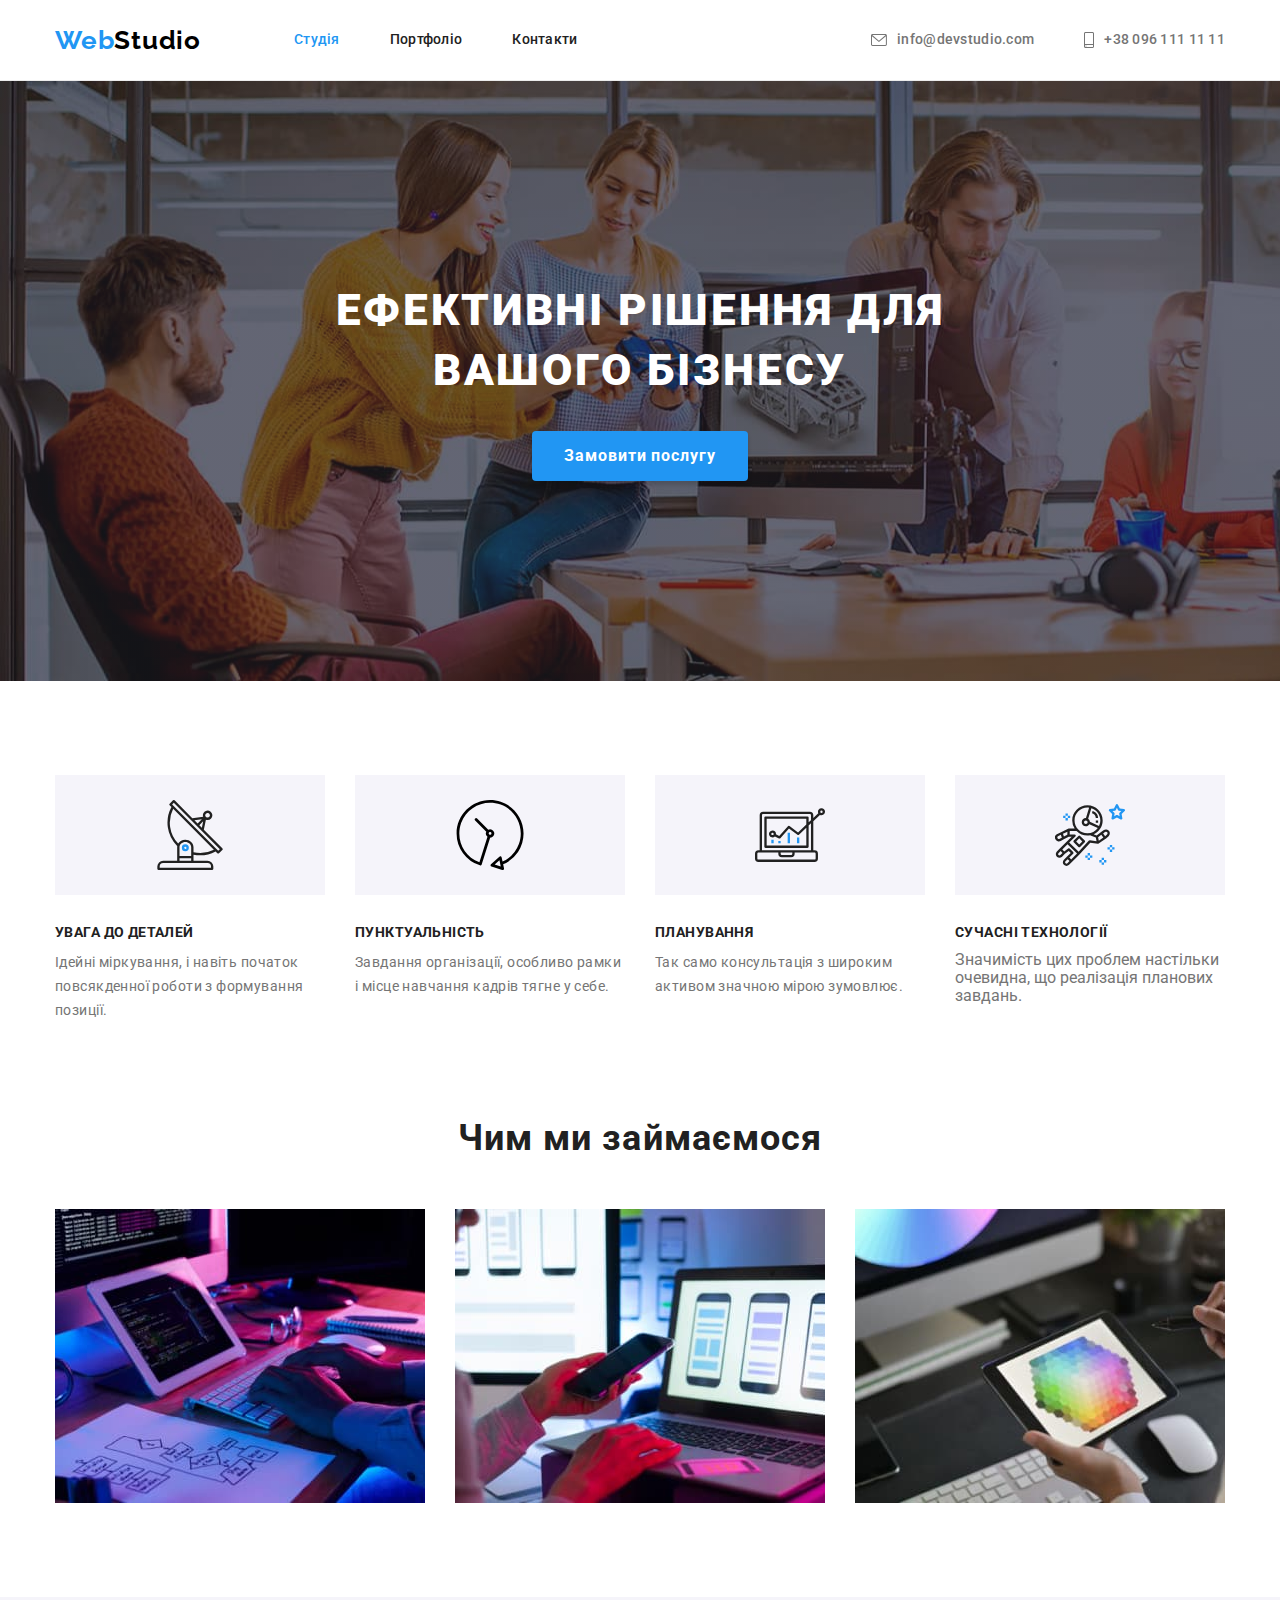
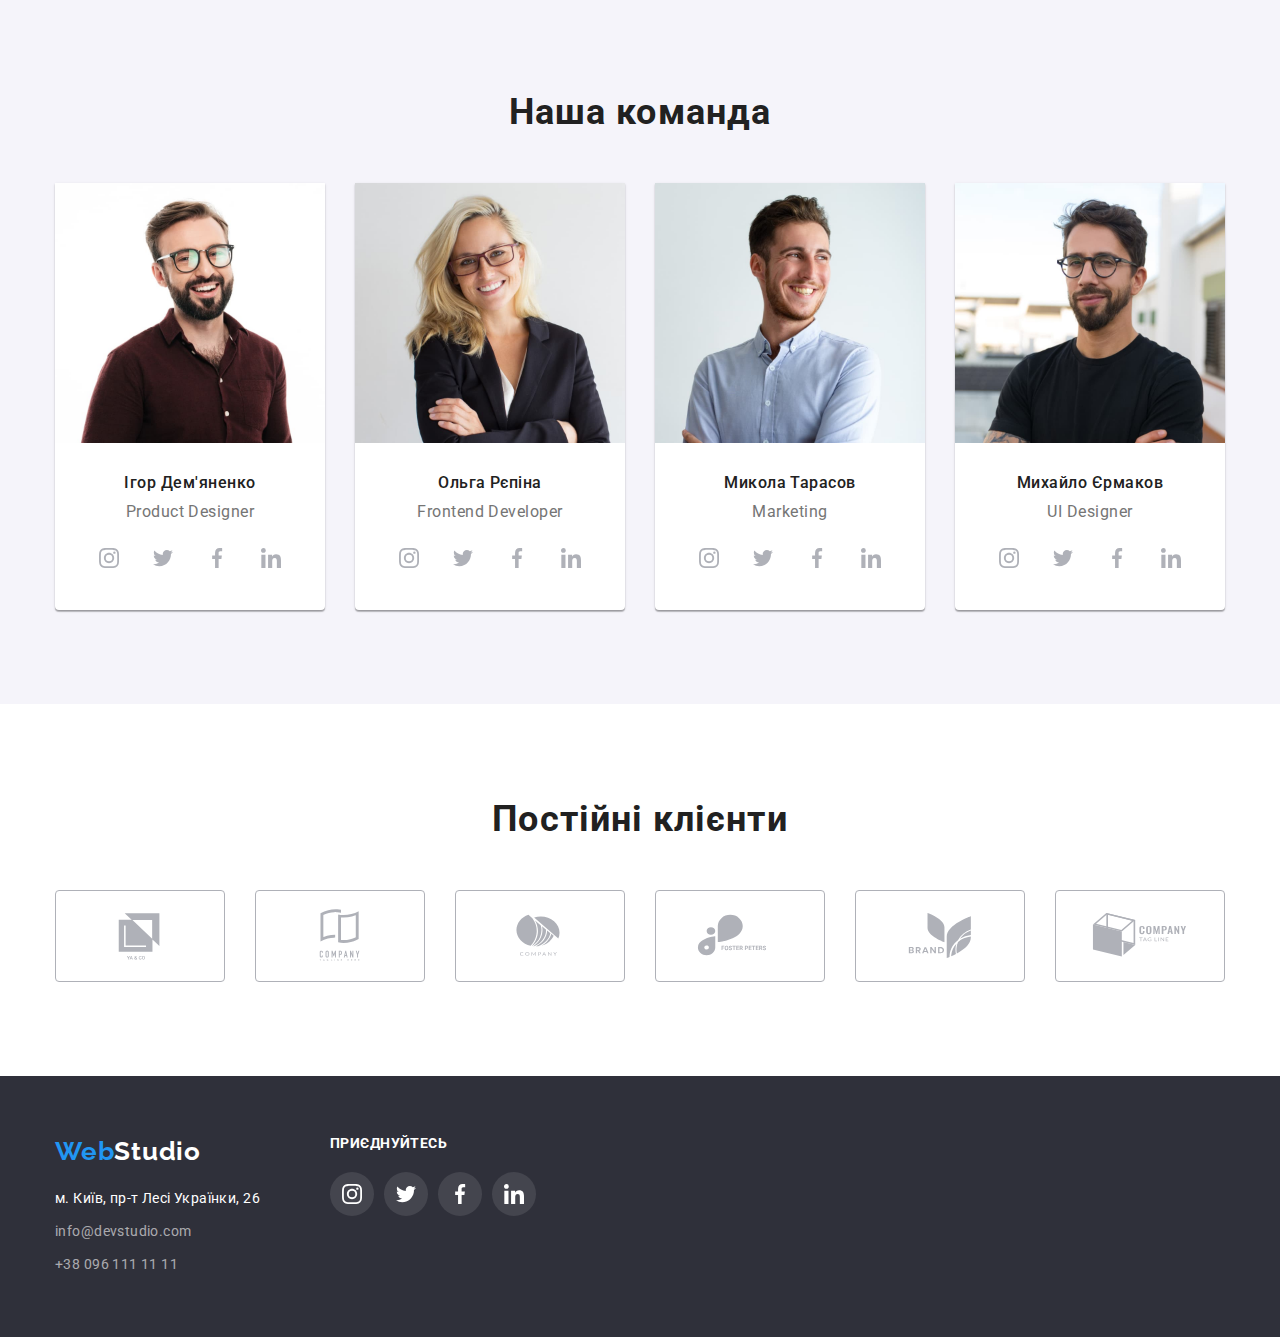
==== index.html @ 11aeb2d2 "begin" ====
<!DOCTYPE html>
<html lang="uk">
  <head>
    <meta charset="UTF-8" />
    <meta http-equiv="X-UA-Compatible" content="IE=edge" />
    <meta name="viewport" content="width=device-width, initial-scale=1.0" />
    <title>Webstudio</title>
    <link rel="preconnect" href="https://fonts.googleapis.com" />
    <link rel="preconnect" href="https://fonts.gstatic.com" crossorigin />
    <link
      href="https://fonts.googleapis.com/css2?family=Raleway:wght@700&family=Roboto:wght@400;500;700;900&display=swap"
      rel="stylesheet"
    />
    <link
      rel="stylesheet"
      href="https://cdnjs.cloudflare.com/ajax/libs/modern-normalize/1.1.0/modern-normalize.min.css"
    />
    <link rel="stylesheet" href="./css/styles.css" />
  </head>
  <body>
    <!-- HEADER -->
    <header class="header">
      <div class="container head">
        <nav class="main-nav">
          <a href="./index.html" class="logo"
            ><span class="web">Web</span><span class="studio">Studio</span></a
          >
          <ul class="list">
            <li class="item">
              <a href="./index.html" class="link current">Студія</a>
            </li>
            <li class="item">
              <a href="./portfolio.html" class="link">Портфоліо</a>
            </li>
            <li class="item">
              <a href="" class="link">Контакти</a>
            </li>
          </ul>
        </nav>

        <ul class="contacts">
          <li class="item">
            <a href="mailto:info@devstudio.com" class="link">
              <svg width="16" height="12" class="contacts-icon">
                <use href="./images/icons.svg#icon-envelope"></use>
              </svg>
              info@devstudio.com</a
            >
          </li>
          <li class="item">
            <a href="tel:+380961111111" class="link">
              <svg width="10" height="16" class="contacts-icon">
                <use href="./images/icons.svg#icon-smartphone"></use>
              </svg>
              +38 096 111 11 11</a
            >
          </li>
        </ul>
      </div>
    </header>

    <main>
      <!-- HERO -->
      <section class="hero">
        <h1 class="title">Ефективні рішення для вашого бізнесу</h1>
        <button type="button" class="hero-button">Замовити послугу</button>
      </section>

      <!-- VALUES -->
      <section class="section value">
        <div class="container">
          <h2 class="section-title visualy-hidden">Наші корпоративні цінності</h2>
          <ul class="value-list">
            <li class="item">
              <div class="value-icon-container">
                <svg width="70" height="70" class="value-icon">
                  <use href="./images/icons.svg#icon-antenna"></use>
                </svg>
              </div>

              <h3 class="title">УВАГА ДО ДЕТАЛЕЙ</h3>
              <p class="text">
                Ідейні міркування, і навіть початок повсякденної роботи з формування позиції.
              </p>
            </li>
            <li class="item">
              <div class="value-icon-container">
                <svg width="70" height="70" class="value-icon">
                  <use href="./images/icons.svg#icon-Vector"></use>
                </svg>
              </div>
              <h3 class="title">ПУНКТУАЛЬНІСТЬ</h3>
              <p class="text">
                Завдання організації, особливо рамки і місце навчання кадрів тягне у себе.
              </p>
            </li>
            <li class="item">
              <div class="value-icon-container">
                <svg width="70" height="70" class="value-icon">
                  <use href="./images/icons.svg#icon-diagram"></use>
                </svg>
              </div>
              <h3 class="title">ПЛАНУВАННЯ</h3>
              <p class="text">Так само консультація з широким активом значною мірою зумовлює.</p>
            </li>
            <li class="item">
              <div class="value-icon-container">
                <svg width="70" height="70" class="value-astronaut">
                  <use href="./images/icons.svg#icon-astronaut"></use>
                </svg>
              </div>
              <h3 class="title">СУЧАСНІ ТЕХНОЛОГІЇ</h3>
              <p>Значимість цих проблем настільки очевидна, що реалізація планових завдань.</p>
            </li>
          </ul>
        </div>
      </section>

      <!-- LABOUR -->
      <section class="section labour">
        <div class="container">
          <h2 class="section-title">Чим ми займаємося</h2>
          <ul class="labour-list">
            <li class="item">
              <img
                src="./images/desktop.jpg"
                width="370"
                height="294"
                alt="робочий стол з комп'ютером"
                class="labour-image"
              />
            </li>
            <li class="item">
              <img
                src="./images/laptop.jpg"
                width="370"
                height="294"
                alt="ноутбук"
                class="labour-image"
              />
            </li>
            <li class="item">
              <img
                src="./images/tablet.jpg"
                width="370"
                height="294"
                alt="планшет"
                class="labour-image"
              />
            </li>
          </ul>
        </div>
      </section>

      <!-- TEAM -->
      <section class="section team">
        <div class="container">
          <h2 class="section-title">Наша команда</h2>
          <ul class="team-list">
            <li class="item">
              <img
                src="./images/igor-demyanenko.jpg"
                alt="фото чоловіка"
                width="270"
                height="260"
                class="team-member"
              />
              <h3 class="title">Ігор Дем'яненко</h3>
              <p class="text">Product Designer</p>
              <ul class="team-network-list">
                <li class="team-network-item">
                  <a href="" class="team-network-link">
                    <svg width="20" height="20" class="image-svg network-icon">
                      <use href="./images/icons.svg#icon-instagram"></use>
                    </svg>
                  </a>
                </li>
                <li class="team-network-item">
                  <a href="" class="team-network-link">
                    <svg width="20" height="20" class="image-svg">
                      <use href="./images/icons.svg#icon-twitter"></use>
                    </svg>
                  </a>
                </li>
                <li class="team-network-item">
                  <a href="" class="team-network-link">
                    <svg width="20" height="20" class="image-svg">
                      <use href="./images/icons.svg#icon-facebook"></use>
                    </svg>
                  </a>
                </li>
                <li class="team-network-item">
                  <a href="" class="team-network-link">
                    <svg width="20" height="20" class="image-svg">
                      <use href="./images/icons.svg#icon-linkedin"></use>
                    </svg>
                  </a>
                </li>
              </ul>
            </li>
            <li class="item">
              <img
                src="./images/olga-repina.jpg"
                alt="фото жінки"
                width="270"
                height="260"
                class="team-member"
              />
              <h3 class="title">Ольга Рєпіна</h3>
              <p class="text">Frontend Developer</p>
              <ul class="team-network-list">
                <li class="team-network-item">
                  <a href="" class="team-network-link">
                    <svg width="20" height="20" class="image-svg network-icon">
                      <use href="./images/icons.svg#icon-instagram"></use>
                    </svg>
                  </a>
                </li>
                <li class="team-network-item">
                  <a href="" class="team-network-link">
                    <svg width="20" height="20" class="image-svg">
                      <use href="./images/icons.svg#icon-twitter"></use>
                    </svg>
                  </a>
                </li>
                <li class="team-network-item">
                  <a href="" class="team-network-link">
                    <svg width="20" height="20" class="image-svg">
                      <use href="./images/icons.svg#icon-facebook"></use>
                    </svg>
                  </a>
                </li>
                <li class="team-network-item">
                  <a href="" class="team-network-link">
                    <svg width="20" height="20" class="image-svg">
                      <use href="./images/icons.svg#icon-linkedin"></use>
                    </svg>
                  </a>
                </li>
              </ul>
            </li>
            <li class="item">
              <img
                src="./images/micola-tarasov.jpg"
                alt="фото чоловіка"
                width="270"
                height="260"
                class="team-member"
              />
              <h3 class="title">Микола Тарасов</h3>
              <p class="text">Marketing</p>
              <ul class="team-network-list">
                <li class="team-network-item">
                  <a href="" class="team-network-link">
                    <svg width="20" height="20" class="image-svg network-icon">
                      <use href="./images/icons.svg#icon-instagram"></use>
                    </svg>
                  </a>
                </li>
                <li class="team-network-item">
                  <a href="" class="team-network-link">
                    <svg width="20" height="20" class="image-svg">
                      <use href="./images/icons.svg#icon-twitter"></use>
                    </svg>
                  </a>
                </li>
                <li class="team-network-item">
                  <a href="" class="team-network-link">
                    <svg width="20" height="20" class="image-svg">
                      <use href="./images/icons.svg#icon-facebook"></use>
                    </svg>
                  </a>
                </li>
                <li class="team-network-item">
                  <a href="" class="team-network-link">
                    <svg width="20" height="20" class="image-svg">
                      <use href="./images/icons.svg#icon-linkedin"></use>
                    </svg>
                  </a>
                </li>
              </ul>
            </li>
            <li class="item">
              <img
                src="./images/mikhailo-ermakov.jpg"
                alt="фото чоловіка"
                width="270"
                height="260"
                class="team-member"
              />
              <h3 class="title">Михайло Єрмаков</h3>
              <p class="text">UI Designer</p>
              <ul class="team-network-list">
                <li class="team-network-item">
                  <a href="" class="team-network-link">
                    <svg width="20" height="20" class="image-svg network-icon">
                      <use href="./images/icons.svg#icon-instagram"></use>
                    </svg>
                  </a>
                </li>
                <li class="team-network-item">
                  <a href="" class="team-network-link">
                    <svg width="20" height="20" class="image-svg">
                      <use href="./images/icons.svg#icon-twitter"></use>
                    </svg>
                  </a>
                </li>
                <li class="team-network-item">
                  <a href="" class="team-network-link">
                    <svg width="20" height="20" class="image-svg">
                      <use href="./images/icons.svg#icon-facebook"></use>
                    </svg>
                  </a>
                </li>
                <li class="team-network-item">
                  <a href="" class="team-network-link">
                    <svg width="20" height="20" class="image-svg">
                      <use href="./images/icons.svg#icon-linkedin"></use>
                    </svg>
                  </a>
                </li>
              </ul>
            </li>
          </ul>
        </div>
      </section>

      <!-- ПОСТІЙНІ КЛІЄНТИ -->
      <section class="section">
        <div class="container">
          <h2 class="section-title">Постійні клієнти</h2>
          <ul class="clients-list">
            <li class="clients-item">
              <a href="" class="clients-link">
                <svg width="106" height="60" class="image-svg">
                  <use href="./images/icons.svg#icon-client-1"></use>
                </svg>
              </a>
            </li>
            <li class="clients-item">
              <a href="" class="clients-link">
                <svg width="106" height="60" class="image-svg">
                  <use href="./images/icons.svg#icon-client-2"></use>
                </svg>
              </a>
            </li>
            <li class="clients-item">
              <a href="" class="clients-link">
                <svg width="106" height="60" class="image-svg">
                  <use href="./images/icons.svg#icon-client-3"></use>
                </svg>
              </a>
            </li>
            <li class="clients-item">
              <a href="" class="clients-link">
                <svg width="106" height="60" class="image-svg">
                  <use href="./images/icons.svg#icon-client-4"></use>
                </svg>
              </a>
            </li>
            <li class="clients-item">
              <a href="" class="clients-link">
                <svg width="106" height="60" class="image-svg">
                  <use href="./images/icons.svg#icon-client-5"></use>
                </svg>
              </a>
            </li>
            <li class="clients-item">
              <a href="" class="clients-link">
                <svg width="106" height="60" class="image-svg">
                  <use href="./images/icons.svg#icon-client-6"></use>
                </svg>
              </a>
            </li>
          </ul>
        </div>
      </section>
    </main>

    <!-- FOOTER -->
    <footer class="foot">
      <div class="container foot-flex-container">
        <div class="foot-adress-links">
          <a href="./index.html" class="logo">Web<span class="studio">Studio</span></a>
          <address>
            <ul class="adress">
              <li class="street-adress item">
                <a
                  href="https://www.google.com.ua/maps/place/%D0%B1%D1%83%D0%BB.+%D0%9B%D0%B5%D1%81%D0%B8+%D0%A3%D0%BA%D1%80%D0%B0%D0%B8%D0%BD%D0%BA%D0%B8,+26,+%D0%9A%D0%B8%D0%B5%D0%B2,+02000/@50.4265841,30.5361971,17z"
                  class="link"
                  >м. Київ, пр-т Лесі Українки, 26</a
                >
              </li>
              <li class="mail-adress item">
                <a href="mailto:info@devstudio.com" class="link">info@devstudio.com</a>
              </li>
              <li class="phone-adress item">
                <a href="tel:+380961111111" class="link">+38 096 111 11 11</a>
              </li>
            </ul>
          </address>
        </div>
        <div class="foot-social-links">
          <p class="text">Приєднуйтесь</p>
          <ul class="foot-network-list">
            <li class="foot-network-item">
              <a href="" class="foot-network-link">
                <svg width="20" height="20" class="foot-network-icon">
                  <use href="./images/icons.svg#icon-instagram"></use>
                </svg>
              </a>
            </li>
            <li class="foot-network-item">
              <a href="" class="foot-network-link">
                <svg width="20" height="20" class="foot-network-icon">
                  <use href="./images/icons.svg#icon-twitter"></use>
                </svg>
              </a>
            </li>
            <li class="foot-network-item">
              <a href="" class="foot-network-link">
                <svg width="20" height="20" class="foot-network-icon">
                  <use href="./images/icons.svg#icon-facebook"></use>
                </svg>
              </a>
            </li>
            <li class="foot-network-item">
              <a href="" class="foot-network-link">
                <svg width="20" height="20" class="foot-network-icon">
                  <use href="./images/icons.svg#icon-linkedin"></use>
                </svg>
              </a>
            </li>
          </ul>
        </div>
      </div>
    </footer>
  </body>
</html>
---- css/styles.css ----
:root {
  --main-text-color: #757575;
  --secondary-text-color: #212121;
  --accent-color: #2196f3;
  --main-background-color: #f5f5f5;
  --secondary-background-color: #f5f4fa;
  --white-color: #ffffff;
  --banner-background-color: #2f303a;
  --black-color: #000000;
  --background-icon-color: #afb1b8;
}

/* RESET */

ul {
  list-style: none;
  padding: 0;
  margin: 0;
}

a {
  text-decoration: none;
  color: inherit;
}

h1,
h2,
h3,
h4,
p {
  margin: 0;
}

img {
  display: block;
  max-width: 100%;
  height: auto;
}

/* UTILITES */

.image-svg {
  display: block;
}

/*  COMMON STYLES */

body {
  max-width: 1600px;
  margin: 0 auto;

  color: var(--main-text-color);
  font-family: 'Roboto', sans-serif;
}

.section {
  padding-top: 94px;
  padding-bottom: 94px;
}

.container {
  width: 1200px;
  margin-left: auto;
  margin-right: auto;
  padding-left: 15px;
  padding-right: 15px;
}

.title {
  color: var(--secondary-text-color);
}

.visualy-hidden {
  position: absolute;
  width: 1px;
  height: 1px;
  margin: -1px;
  border: 0;
  padding: 0;
  clip: rect(0 0 0 0);
  overflow: hidden;
}

.section-title {
  margin-bottom: 50px;

  font-weight: 700;
  font-size: 36px;
  line-height: 1.17;
  text-align: center;
  letter-spacing: 0.03em;
  color: var(--secondary-text-color);
}

/* HEADER */

.header {
  border-bottom: 1px solid #ececec;
}

.head.container {
  display: flex;
  align-items: center;
}

/* LOGO */

.logo {
  margin-right: 93px;

  font-family: 'Raleway', sans-serif;
  font-weight: 700;
  font-size: 26px;
  line-height: 1.19;
  letter-spacing: 0.03em;
  color: var(--accent-color);
}

.logo .studio {
  color: var(--black-color);
}

/*  MAIN NAVIGATION */

.main-nav {
  display: flex;
  align-items: center;
}

.main-nav .list {
  display: flex;
}

.main-nav .item + .item {
  margin-left: 50px;
}

.main-nav .link {
  display: block;
  padding-top: 32px;
  padding-bottom: 32px;

  font-weight: 500;
  font-size: 14px;
  line-height: 1.14;
  letter-spacing: 0.02em;

  color: var(--secondary-text-color);
}

.main-nav .link:hover,
.main-nav .link:focus,
.current.link {
  color: var(--accent-color);
}

/* CONTACTS */

.contacts {
  display: flex;
  margin-left: auto;
}

.contacts .item + .item {
  margin-left: 50px;
}

.contacts .link {
  display: inline-flex;
  align-items: center;
  padding-top: 32px;
  padding-bottom: 32px;

  font-weight: 500;
  font-size: 14px;
  line-height: 1.14;
  letter-spacing: 0.02em;
  fill: currentColor;
}

.contacts-icon {
  margin-right: 10px;
}

.contacts .link:hover,
.contacts .link:focus {
  color: var(--accent-color);
  fill: var(--accent-color);
}

/* HERO */

.hero {
  padding-top: 200px;
  padding-bottom: 200px;

  text-align: center;
  background-color: var(--banner-background-color);
  background-image: linear-gradient(rgba(47, 48, 58, 0.4), rgba(47, 48, 58, 0.4)),
    url(../images/banner.jpg);
}

.hero .title {
  width: 696px;
  margin-right: auto;
  margin-left: auto;
  margin-bottom: 30px;

  font-weight: 900;
  font-size: 44px;
  line-height: 1.36;
  letter-spacing: 0.06em;
  text-transform: uppercase;
  color: var(--white-color);
}

.hero-button {
  padding: 8px 30px;
  border-radius: 4px;

  font-family: inherit;
  font-weight: 700;
  font-size: 16px;
  line-height: 1.88;
  letter-spacing: 0.06em;
  cursor: pointer;

  color: var(--white-color);
  background-color: var(--accent-color);
  border-color: transparent;

  box-shadow: 0px 4px 4px rgba(0, 0, 0, 0.15);
}

/* VALUES */

.value-list {
  display: flex;
}

.value-list .item:not(:last-child) {
  margin-right: 30px;
}

.section.value {
  padding-bottom: 0;
}

.value-list .title {
  margin-bottom: 10px;

  font-weight: 700;
  font-size: 14px;
  line-height: 1.14;
  letter-spacing: 0.03em;
  text-transform: uppercase;
}

.value-list .text {
  font-weight: 400;
  font-size: 14px;
  line-height: 1.71;
  letter-spacing: 0.03em;
}

.value-icon-container {
  display: inline-flex;
  align-items: center;
  justify-content: center;
  width: 270px;
  height: 120px;
  margin-bottom: 30px;

  background-color: var(--secondary-background-color);
}

.value-icon {
  display: block;
}
/* LABOURS */

.labour-list {
  display: flex;
}

.labour-list .item.item:not(:last-child) {
  margin-right: 30px;
}

/* TEAM */

.team.section {
  background-color: var(--secondary-background-color);
}

.team-list {
  display: flex;
}

.team-list .item:not(:last-child) {
  margin-right: 30px;
}

.team-list .title {
  padding-top: 30px;
  margin-bottom: 10px;

  font-weight: 500;
  font-size: 16px;
  line-height: 1.19;
  text-align: center;
  letter-spacing: 0.03em;
}

.team-list .text {
  margin-bottom: 15px;

  font-weight: 400;
  font-size: 16px;
  line-height: 1.19;
  text-align: center;
  letter-spacing: 0.03em;
}

.team-list > .item {
  border-radius: 0px 0px 4px 4px;

  background-color: var(--white-color);
  box-shadow: 0px 1px 3px rgba(0, 0, 0, 0.12), 0px 1px 1px rgba(0, 0, 0, 0.14),
    0px 2px 1px rgba(0, 0, 0, 0.2);
}

.team-network-list {
  display: flex;
  justify-content: center;
  padding-bottom: 30px;
}

.team-network-item:not(:last-child) {
  margin-right: 10px;
}

.team-network-link {
  display: inline-flex;
  align-items: center;
  justify-content: center;
  width: 44px;
  height: 44px;
  border-radius: 50%;

  fill: var(--background-icon-color);
}

.team-network-link:hover,
.team-network-link:focus {
  fill: var(--white-color);
  background-color: var(--accent-color);
}

/* CLIENTS */

.clients-list {
  display: flex;
}

.clients-item:not(:last-child) {
  margin-right: 30px;
}

.clients-link {
  display: inline-flex;
  justify-content: center;
  align-items: center;
  width: 170px;
  height: 92px;
  border: 1px solid #afb1b8;
  border-radius: 4px;

  fill: var(--background-icon-color);
}

.clients-link:hover,
.clients-link:focus {
  fill: var(--accent-color);
  border-color: var(--accent-color);
}

/*  FOOTER */

.foot {
  padding-top: 60px;
  padding-bottom: 60px;

  background-color: var(--banner-background-color);
}

.foot .studio {
  color: var(--white-color);
}

.foot .logo {
  display: block;
  margin-bottom: 20px;
  margin-right: 0;
}

.adress .item.item:not(:last-child) {
  margin-bottom: 9px;
}

.adress .link {
  font-weight: 400;
  font-size: 14px;
  line-height: 1.71;
  letter-spacing: 0.03em;
  font-style: normal;
}

.street-adress .link {
  color: var(--white-color);
}

.mail-adress .link,
.phone-adress .link {
  color: rgba(255, 255, 255, 0.6);
}

.adress .link:hover,
.adress .link:focus {
  color: var(--accent-color);
}

.foot-flex-container {
  display: flex;
}

.foot-adress-links {
  margin-right: 70px;
}

.foot-network-list {
  display: flex;
}

.foot-network-link {
  display: inline-flex;
  width: 44px;
  height: 44px;
  justify-content: center;
  align-items: center;
  border-radius: 50%;

  background-color: rgba(255, 255, 255, 0.1);
  fill: var(--white-color);
}

.foot-network-link:hover,
.foot-network-link:focus {
  background-color: var(--accent-color);
}

.foot-network-item:not(:last-child) {
  margin-right: 10px;
}

.foot-social-links > .text {
  margin-bottom: 20px;

  font-weight: 700;
  font-size: 14px;
  line-height: 1.14;
  letter-spacing: 0.03em;
  text-transform: uppercase;

  color: var(--white-color);
}

/* PORTFOLIO */

/*  BUTTON */

.button-list {
  display: flex;
  justify-content: center;
  margin-bottom: 50px;
}

.button {
  padding: 4px 20px;
  border-radius: 4px;
  border-color: transparent;

  font-family: inherit;
  font-weight: 500;
  font-size: 16px;
  line-height: 1.62;
  letter-spacing: 0.03em;

  color: var(--secondary-text-color);
  background-color: var(--secondary-background-color);
  border-color: transparent;
  cursor: pointer;
}

.button-list .item:not(:last-child) {
  margin-right: 8px;
}

.button:hover,
.button:focus {
  color: var(--white-color);
  background-color: var(--accent-color);
  box-shadow: 0px 4px 4px rgba(0, 0, 0, 0.25);
}

/*  WORKS */

.work-list {
  display: flex;
  flex-wrap: wrap;
  gap: 30px;
}

.work-list > .item {
  /* flex-basis: calc((100%-2 * 30px) / 3); */
  width: 370px;
}

/* .work-list .item:nth-last-child(n + 4) {
  margin-bottom: 30px;
}

.work-list .item:not(:nth-child(3n)) {
  margin-right: 30px;
} */

.work-list .title {
  margin-bottom: 4px;

  font-weight: 700;
  font-size: 18px;
  line-height: 2;
  letter-spacing: 0.06em;
}

.work-list .text {
  font-weight: 400;
  font-size: 16px;
  line-height: 1.88;
  letter-spacing: 0.03em;
}

.work-item-description {
  padding: 20px 24px;
  border-left: 1px solid #eeeeee;
  border-right: 1px solid #eeeeee;
  border-bottom: 1px solid #eeeeee;
}

.work-list-link {
  display: block;
}

.work-list-link:hover,
.work-list-link:focus {
  box-shadow: 1px 4px 6px rgba(0, 0, 0, 0.16), 0px 4px 4px rgba(0, 0, 0, 0.06);
}
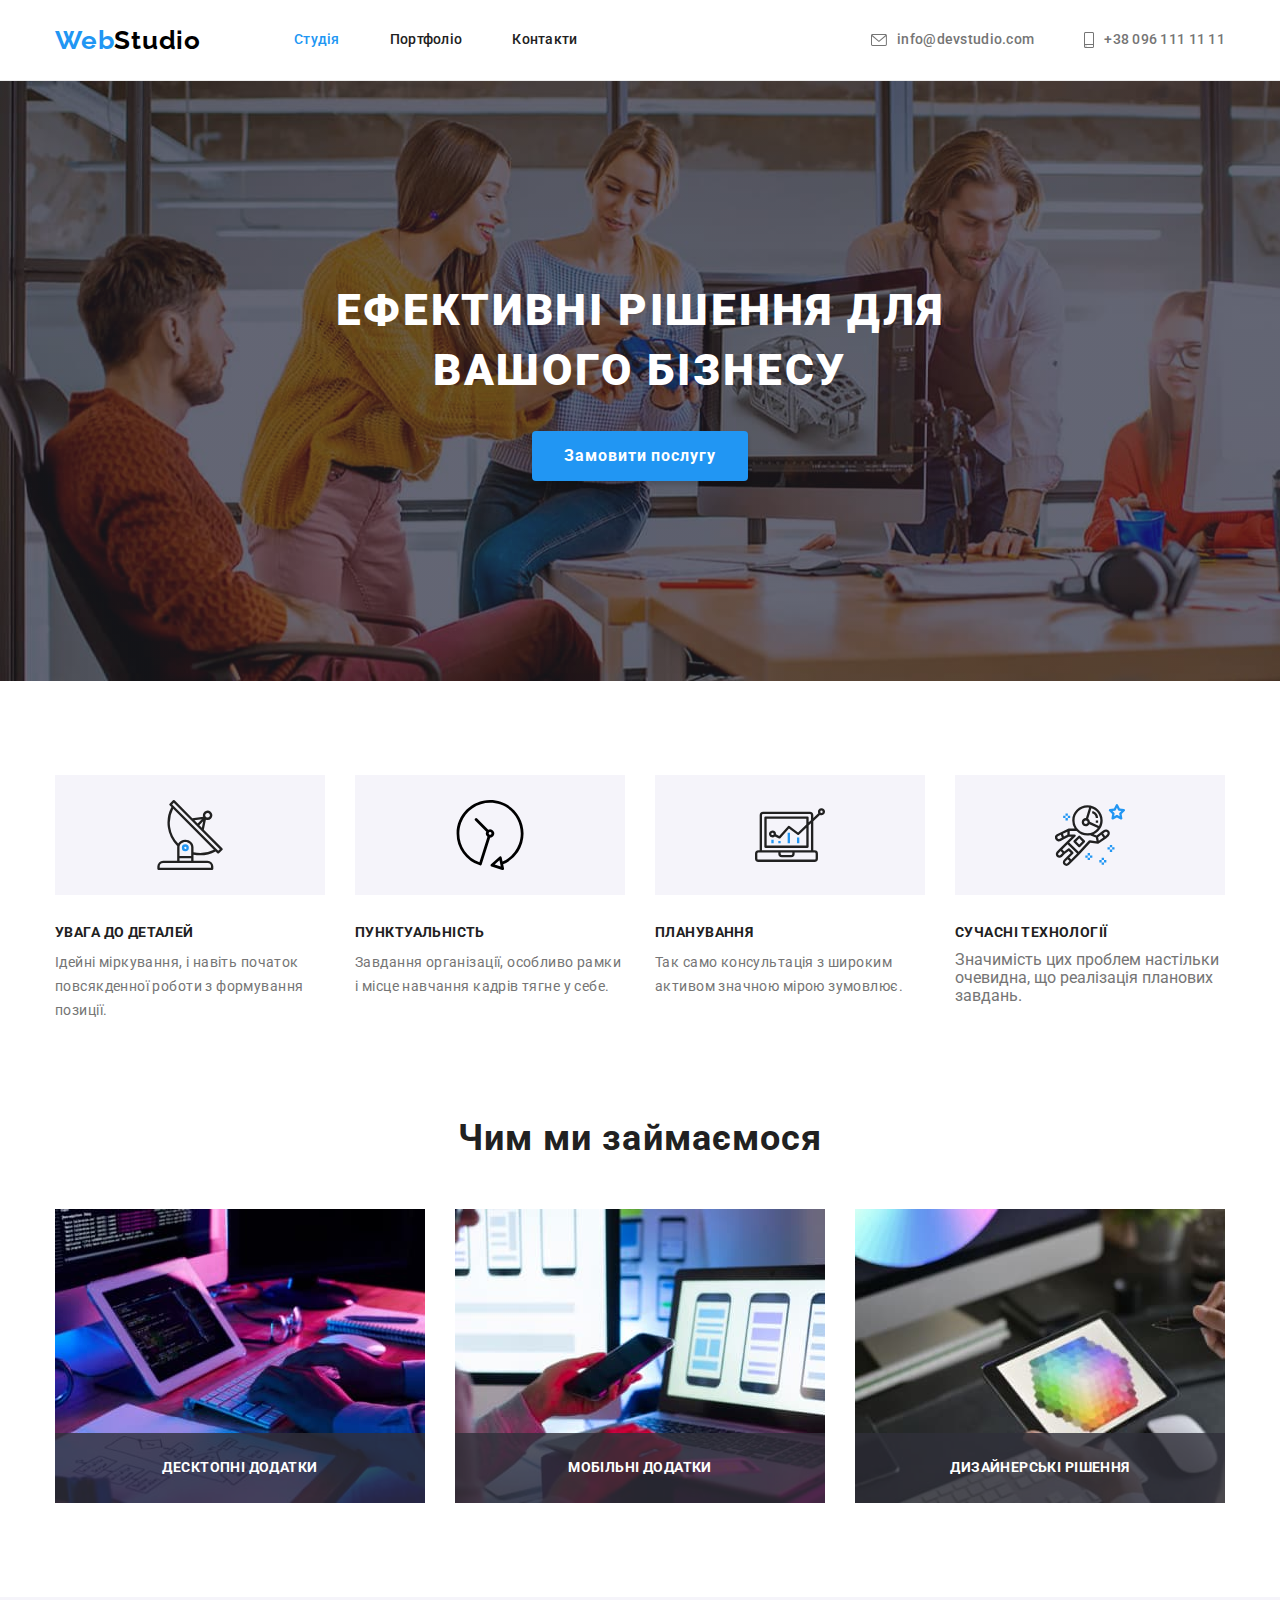
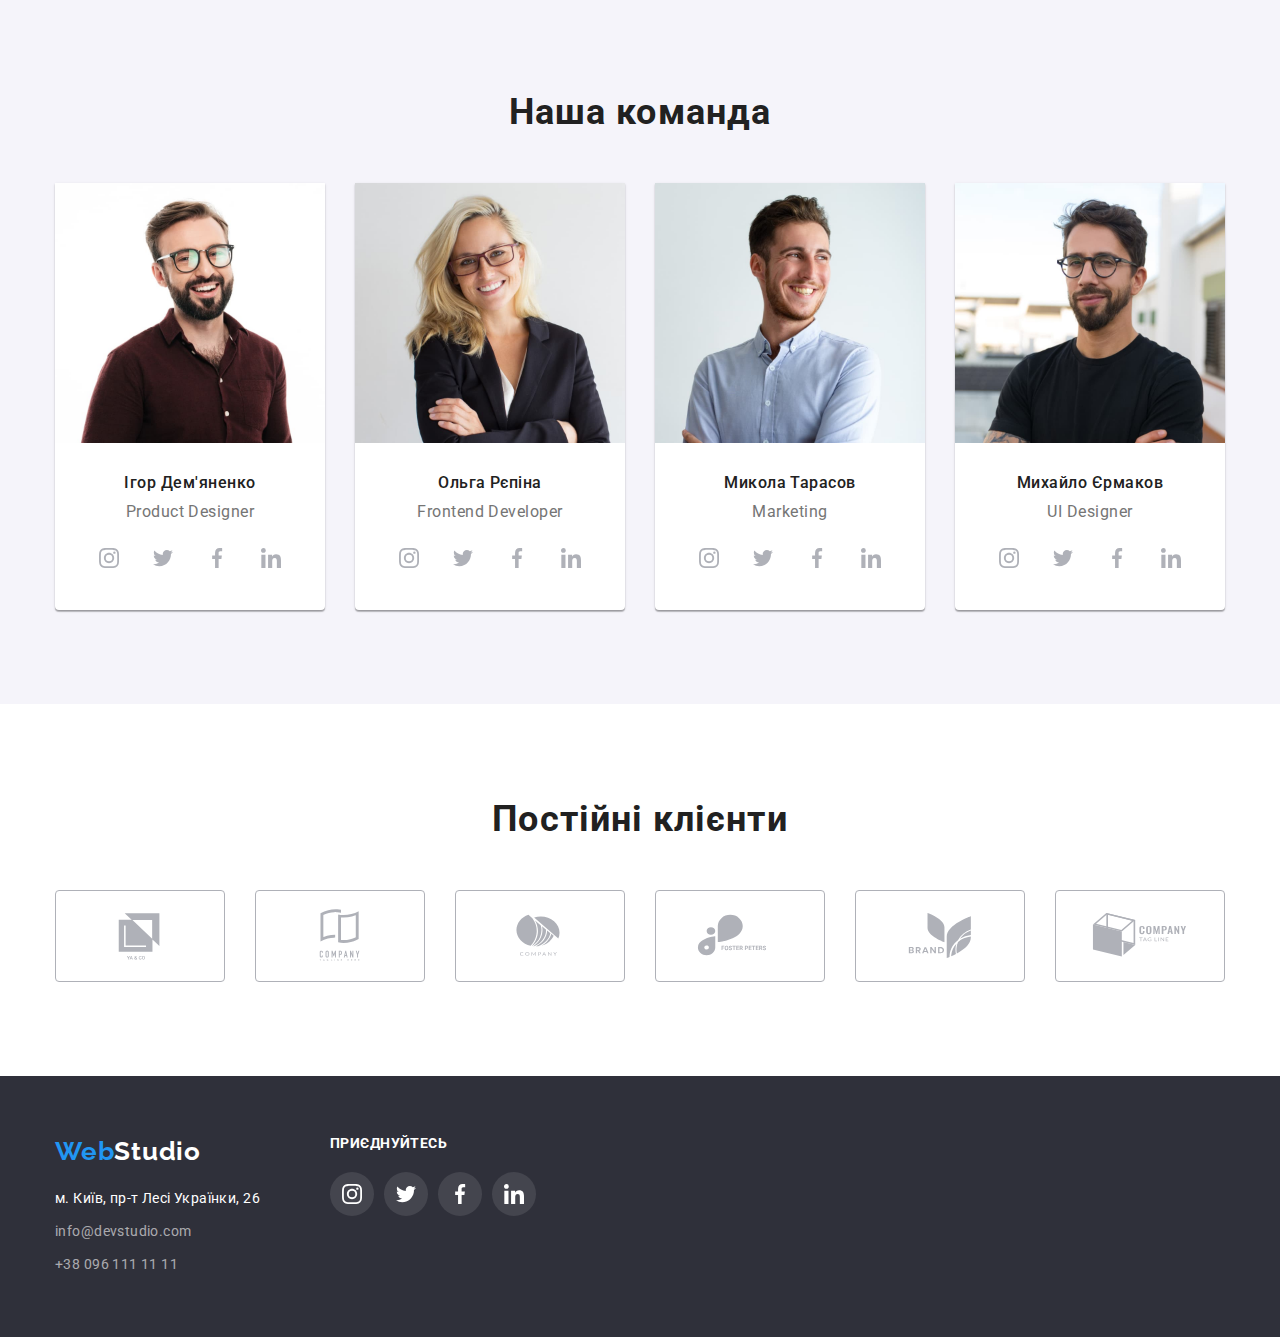
==== commit ebe3c31d: "labour-position" ====
--- a/index.html
+++ b/index.html
@@ -122,31 +122,46 @@
           <h2 class="section-title">Чим ми займаємося</h2>
           <ul class="labour-list">
             <li class="item">
-              <img
-                src="./images/desktop.jpg"
-                width="370"
-                height="294"
-                alt="робочий стол з комп'ютером"
-                class="labour-image"
-              />
-            </li>
-            <li class="item">
-              <img
-                src="./images/laptop.jpg"
-                width="370"
-                height="294"
-                alt="ноутбук"
-                class="labour-image"
-              />
-            </li>
-            <li class="item">
-              <img
-                src="./images/tablet.jpg"
-                width="370"
-                height="294"
-                alt="планшет"
-                class="labour-image"
-              />
+              <div class="thumb">
+                <img
+                  src="./images/desktop.jpg"
+                  width="370"
+                  height="294"
+                  alt="робочий стол з комп'ютером"
+                  class="labour-image"
+                />
+                <p class="labour-text">
+                    Десктопні додатки
+                </p>
+              </div>
+            </li>
+            <li class="item">
+              <div class="thumb">
+                <img
+                  src="./images/laptop.jpg"
+                  width="370"
+                  height="294"
+                  alt="ноутбук"
+                  class="labour-image"
+                />
+                <p class="labour-text">
+                   Мобільні додатки 
+                </p>
+              </div>
+            </li>
+            <li class="item">
+              <div class="thumb">
+                <img
+                  src="./images/tablet.jpg"
+                  width="370"
+                  height="294"
+                  alt="планшет"
+                  class="labour-image"
+                />
+                <p class="labour-text">
+                    Дизайнерські рішення
+                </p>
+              </div>
             </li>
           </ul>
         </div>
--- a/css/styles.css
+++ b/css/styles.css
@@ -287,6 +287,28 @@
   margin-right: 30px;
 }
 
+.labour-text {
+  position: absolute;
+  bottom: 0;
+  width: 100%;
+  padding-top: 27px;
+  padding-bottom: 27px;
+
+  font-weight: 700;
+  font-size: 14px;
+  line-height: 1.14;
+  text-align: center;
+  letter-spacing: 0.03em;
+  text-transform: uppercase;
+
+  color: var(--white-color);
+  background-color: rgba(47, 48, 58, 0.8);
+}
+
+.labour .thumb {
+  position: relative;
+}
+
 /* TEAM */
 
 .team.section {
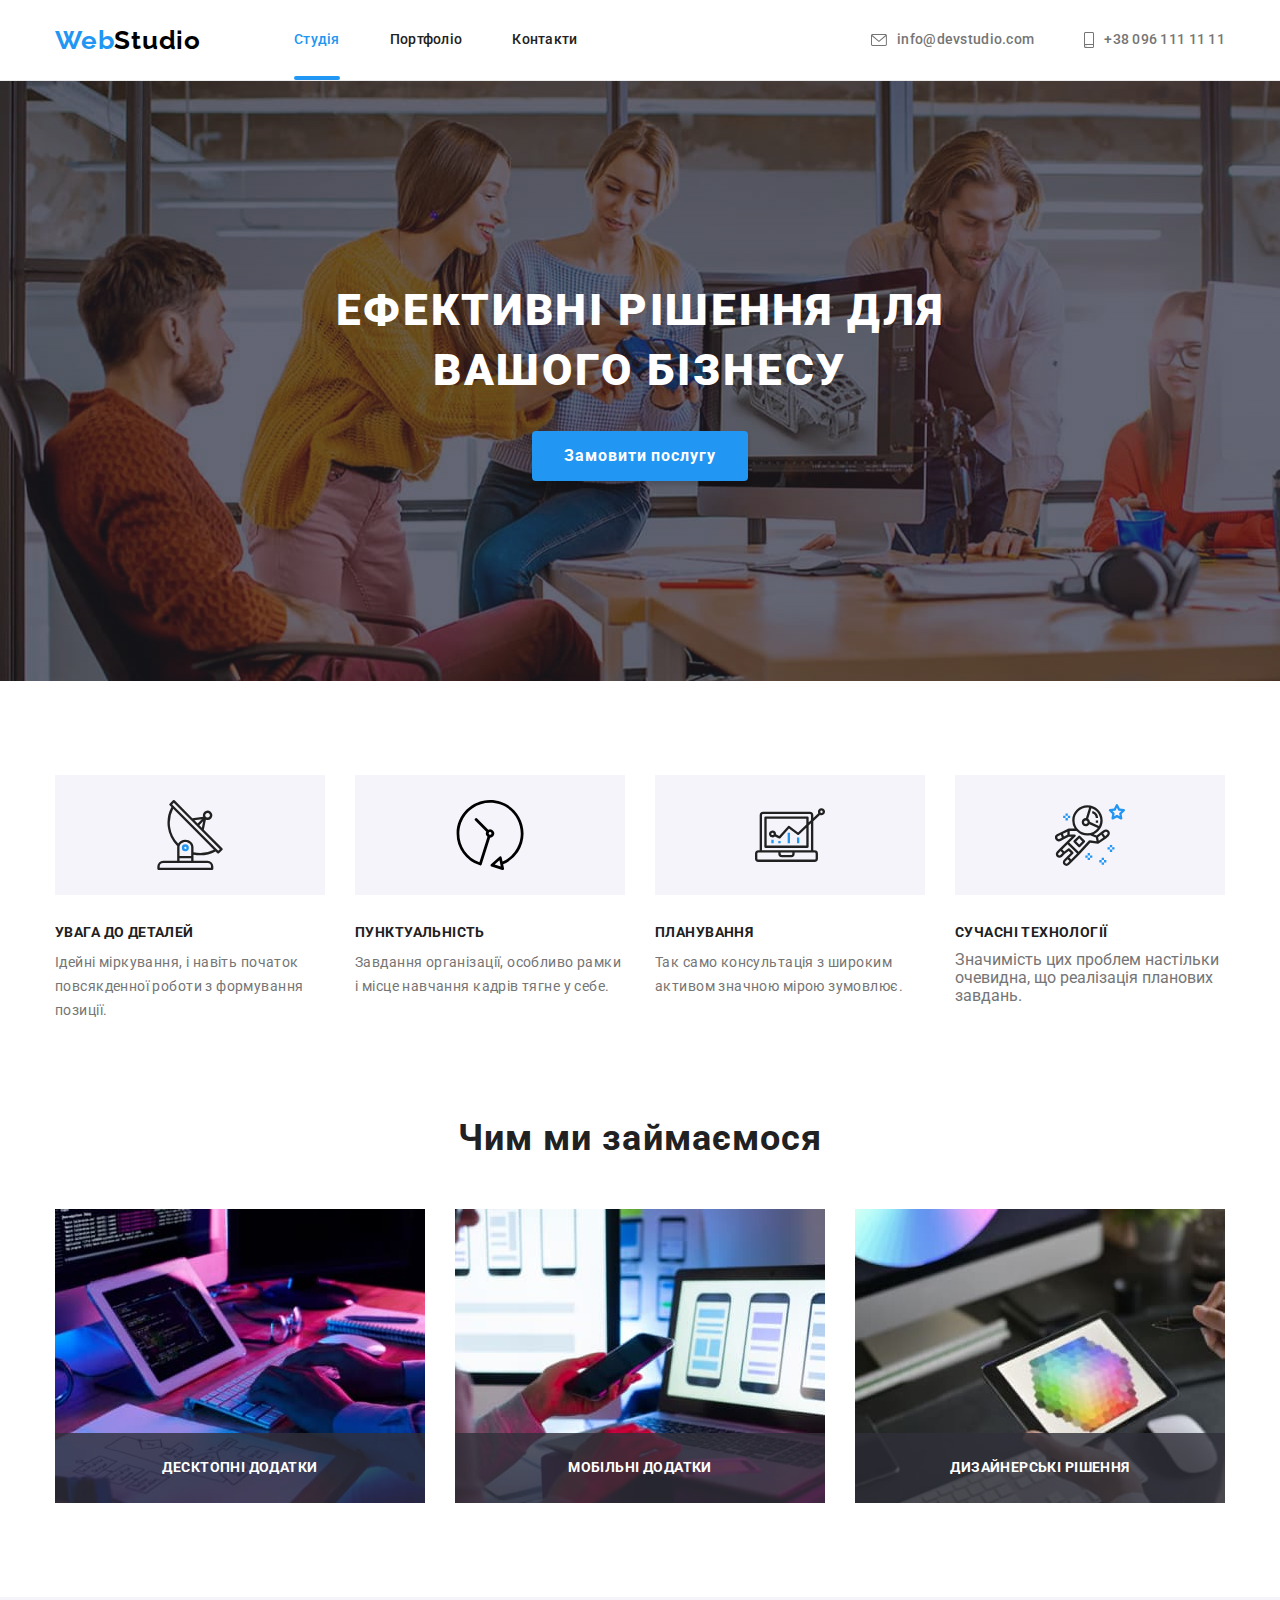
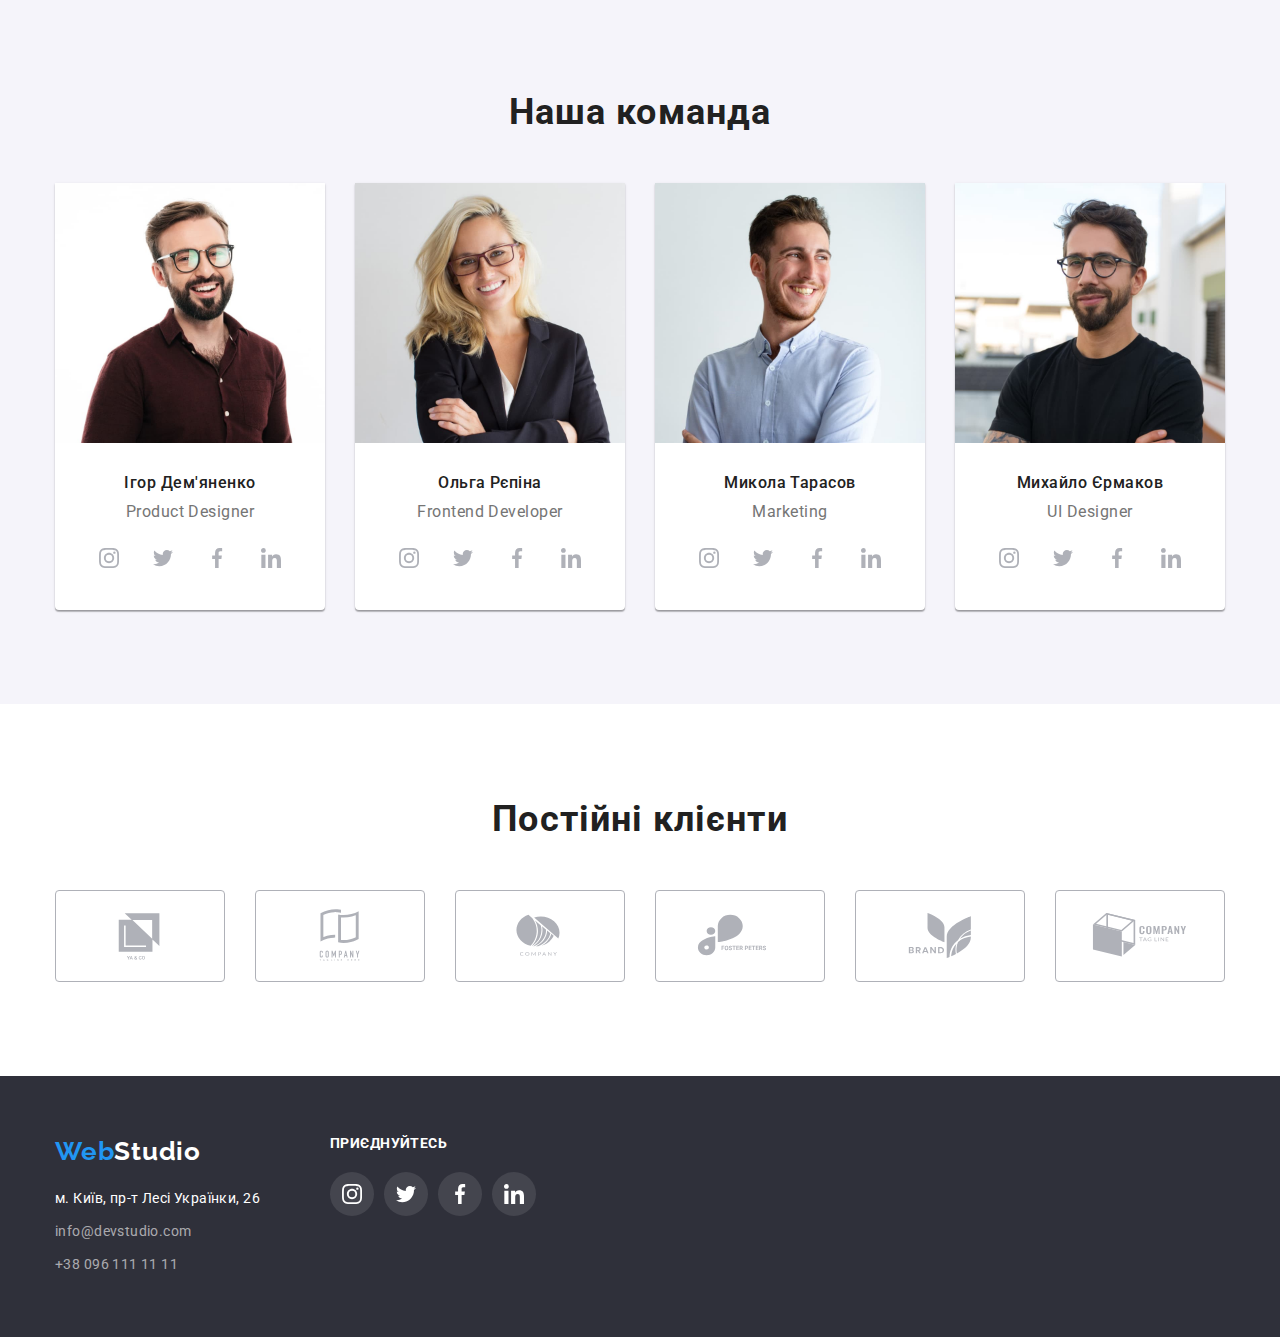
==== commit ac640789: "modal=window-without-button=styles" ====
--- a/index.html
+++ b/index.html
@@ -63,7 +63,7 @@
       <!-- HERO -->
       <section class="hero">
         <h1 class="title">Ефективні рішення для вашого бізнесу</h1>
-        <button type="button" class="hero-button">Замовити послугу</button>
+        <button type="button" class="hero-button" data-modal-open>Замовити послугу</button>
       </section>
 
       <!-- VALUES -->
@@ -130,9 +130,7 @@
                   alt="робочий стол з комп'ютером"
                   class="labour-image"
                 />
-                <p class="labour-text">
-                    Десктопні додатки
-                </p>
+                <p class="labour-text">Десктопні додатки</p>
               </div>
             </li>
             <li class="item">
@@ -144,9 +142,7 @@
                   alt="ноутбук"
                   class="labour-image"
                 />
-                <p class="labour-text">
-                   Мобільні додатки 
-                </p>
+                <p class="labour-text">Мобільні додатки</p>
               </div>
             </li>
             <li class="item">
@@ -158,9 +154,7 @@
                   alt="планшет"
                   class="labour-image"
                 />
-                <p class="labour-text">
-                    Дизайнерські рішення
-                </p>
+                <p class="labour-text">Дизайнерські рішення</p>
               </div>
             </li>
           </ul>
@@ -390,6 +384,13 @@
           </ul>
         </div>
       </section>
+      <!-- MODAL WINDOW -->
+
+      <div class="backdrop is-hidden" data-modal>
+        <div class="modal">
+          <button class="close-button" data-modal-close></button>
+        </div>
+      </div>
     </main>
 
     <!-- FOOTER -->
@@ -450,5 +451,6 @@
         </div>
       </div>
     </footer>
+    <script src="./js/modal.js"></script>
   </body>
 </html>
--- a/css/styles.css
+++ b/css/styles.css
@@ -43,6 +43,11 @@
   display: block;
 }
 
+.is-hidden {
+  opacity: 0;
+  pointer-events: none;
+}
+
 /*  COMMON STYLES */
 
 body {
@@ -154,6 +159,23 @@
   color: var(--accent-color);
 }
 
+.main-nav .item {
+  position: relative;
+}
+
+.current.link::after {
+  content: '';
+
+  position: absolute;
+  left: 0;
+  bottom: 0;
+  width: 100%;
+  height: 4px;
+  border-radius: 2px;
+
+  background-color: currentColor;
+}
+
 /* CONTACTS */
 
 .contacts {
@@ -407,6 +429,40 @@
   border-color: var(--accent-color);
 }
 
+/* MODAL WINDOW */
+
+.backdrop {
+  position: fixed;
+  left: 0;
+  top: 0;
+  width: 100%;
+  height: 100%;
+
+  background-color: rgba(0, 0, 0, 0.2);
+}
+
+.modal {
+  position: absolute;
+  left: 50%;
+  top: 50%;
+  transform: translate(-50%, -50%);
+  width: 528px;
+  height: 581px;
+
+  box-shadow: 0 1px 2px rgba(0, 0, 0, 0.2), 0 1px 1px rgba(0, 0, 0, 0.14);
+  background-color: var(--white-color);
+}
+
+.close-button {
+  position: absolute;
+  top: 8px;
+  right: 8px;
+  width: 30px;
+  height: 30px;
+
+  background-color: teal;
+}
+
 /*  FOOTER */
 
 .foot {
@@ -580,10 +636,57 @@
 }
 
 .work-list-link {
+  position: relative;
   display: block;
 }
 
 .work-list-link:hover,
 .work-list-link:focus {
   box-shadow: 1px 4px 6px rgba(0, 0, 0, 0.16), 0px 4px 4px rgba(0, 0, 0, 0.06);
-}
+  opacity: 1;
+}
+
+.work-list .thumb {
+  position: relative;
+}
+
+.work-list .thumb::before {
+  content: '';
+
+  position: absolute;
+  width: 100%;
+  height: 100%;
+  top: 0;
+  left: 0;
+
+  background-color: rgba(33, 150, 243, 0.8);
+  opacity: 0;
+}
+
+.overlay-text {
+  position: absolute;
+  top: 50%;
+  left: 50%;
+  transform: translate(-50%, -50%);
+  display: flex;
+  align-items: center;
+  width: 100%;
+  height: 100%;
+  padding-left: 24px;
+  padding-right: 24px;
+
+  font-weight: 400;
+  font-size: 18px;
+  line-height: 1.56;
+  letter-spacing: 0.03em;
+
+  color: var(--white-color);
+  opacity: 0;
+}
+
+.work-list-link:hover .overlay-text,
+.work-list-link:focus .overlay-text,
+.work-list-link:hover .thumb::before,
+.work-list-link:focus .thumb::before {
+  opacity: 1;
+}
